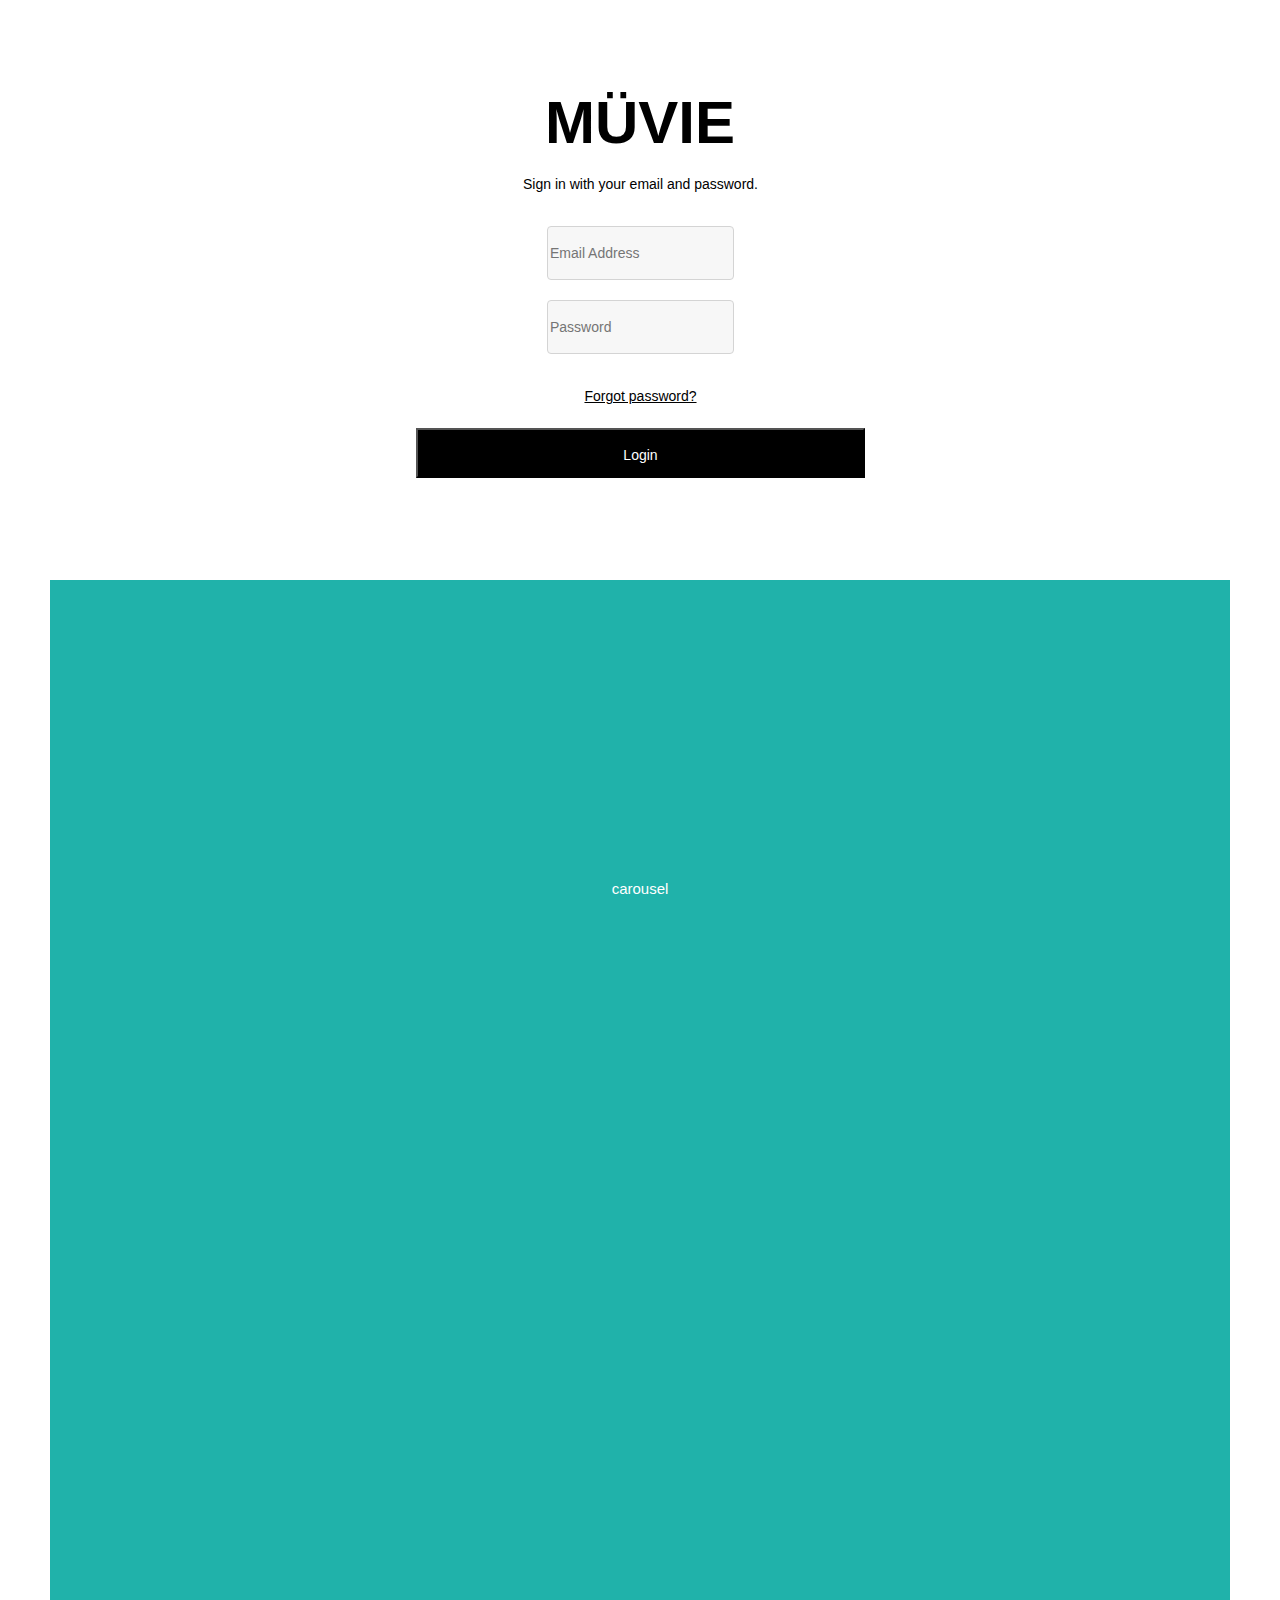
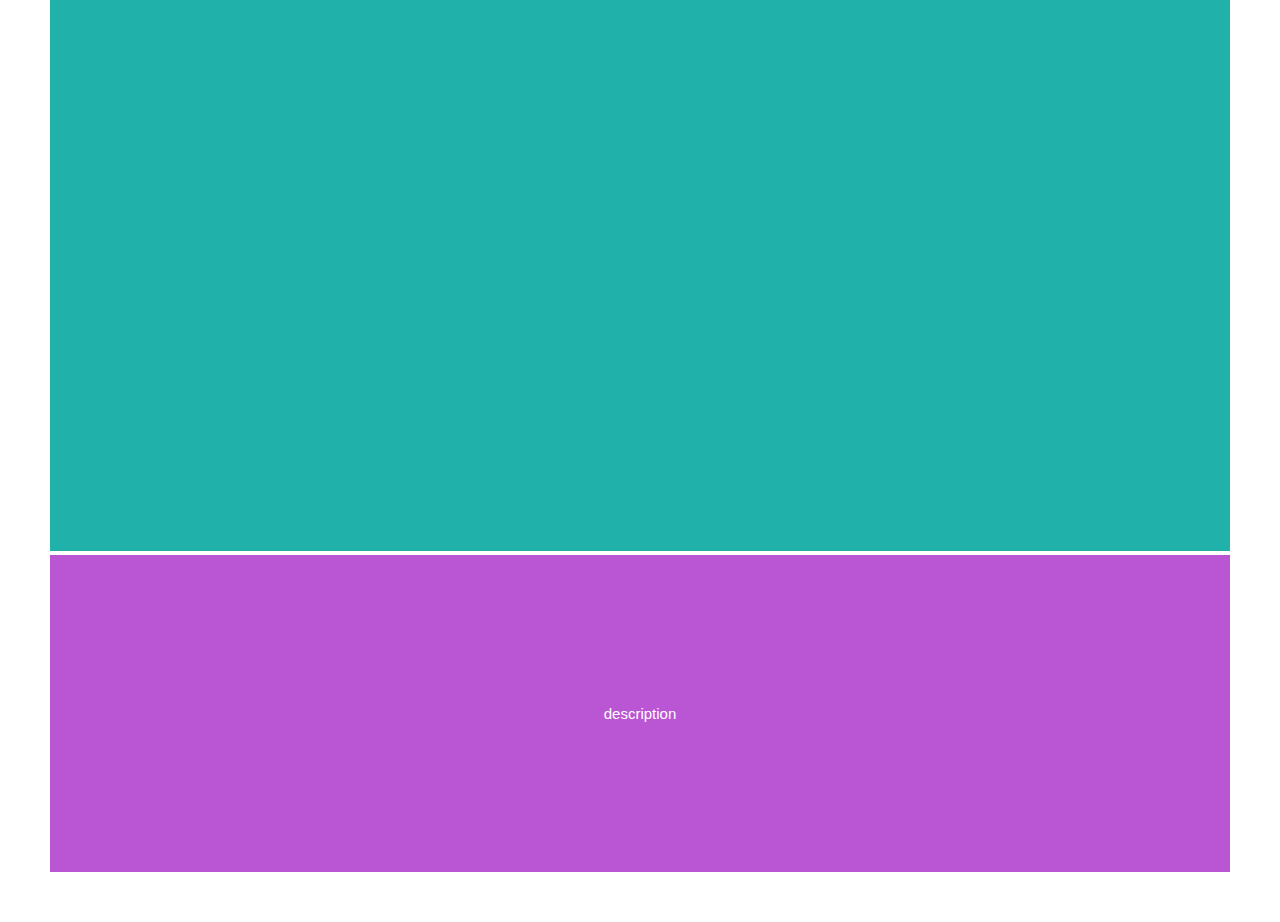
==== index.html @ a2f34324 "danny's original files" ====
<!DOCTYPE html>
<html>
  <head>
        <title>Muvie</title>

<script src="//maxcdn.bootstrapcdn.com/bootstrap/4.1.1/js/bootstrap.min.js"></script>
<script src="//cdnjs.cloudflare.com/ajax/libs/jquery/3.2.1/jquery.min.js"></script>        
<link type="text/css" rel="stylesheet" href="style.css"></head>
    
    <body>
    	<div id="grid">

            <body id="LoginForm">
<div class="container">
<h1 class="logo">MÜVIE</h1>
<div class="login-form">
<div class="main-div">
    <div class="panel">
   <p>Sign in with your email and password.</p>
   </div>
    <form id="Login">

        <div class="form-group">


            <input type="email" class="form-control" id="inputEmail" placeholder="Email Address">

        </div>

        <div class="form-group">

            <input type="password" class="form-control" id="inputPassword" placeholder="Password">

        </div>
        <div class="forgot">
        <a href="reset.html">Forgot password?</a>
</div>
        <button type="submit" class="btn btn-primary">Login</button>

    </form>
    </div>
</div></div></div>


            <div id="carousel">carousel<br>

            	<iframe width="560" height="315" src="https://www.youtube.com/embed/4CCfYi1u8Y4" frameborder="0" allow="accelerometer; autoplay; encrypted-media; gyroscope; picture-in-picture" allowfullscreen></iframe>

            	<iframe width="560" height="315" src="https://www.youtube.com/embed/ACDf9fhpuqo" frameborder="0" allow="accelerometer; autoplay; encrypted-media; gyroscope; picture-in-picture" allowfullscreen></iframe>

            	<iframe width="560" height="315" src="https://www.youtube.com/embed/gz_kxQdSEeE" frameborder="0" allow="accelerometer; autoplay; encrypted-media; gyroscope; picture-in-picture" allowfullscreen></iframe>

            </div>


            <div id="description">description</div>
        </div>
      
    </body>
</html>
---- style.css ----
body {
    color: black;
    text-align: center;
}

#LoginForm {
    color: black;
    font-family: Arial;
  font-size: 30px;
  padding: 600px;
  padding-top: 300px;
  padding-bottom: 400px;
}

#LoginForm{
    padding:40px;
}

.login-form {
    padding-bottom: 60px;
}

h1 { 
height: 20px;
 }

.form-heading { color:black; font-size:40px;}
.panel h2{ color:black; font-size:18px; margin:0 0 8px 0;}
.panel p { color:black; font-size:14px; margin-bottom:30px; line-height:24px;}
.login-form .form-control {
  background: #f7f7f7 none repeat scroll 0 0;
  border: 1px solid #d4d4d4;
  border-radius: 4px;
  font-size: 14px;
  height: 50px;
  line-height: 50px;
  margin-bottom: 20px;
}
.main-div {
  background: #ffffff none repeat scroll 0 0;
  border-radius: 2px;
  margin: 10px auto 30px;
  max-width: 38%;
  padding: 10px 70px 10px 71px;
}

.login-form{ text-align:center;}
.forgot a {
  color: black;
  font-size: 14px;
  text-decoration: underline;
}
.login-form  .btn.btn-primary {
  background: black none repeat scroll 0 0;
  border-color: 2px black;
  color: #ffffff;
  font-size: 14px;
  width: 100%;
  height: 50px;
  line-height: 50px;
  padding: 0;
}
.forgot {
  text-align: center; margin-bottom:20px;
}

.botto-text {
  color: #ffffff;
  font-size: 14px;
  margin: auto;
}
.login-form .btn.btn-primary.reset {
}
.back { text-align: left; margin-top:10px;}
.back a {color: #444444; font-size: 13px;text-decoration: none;}


#carousel {
    background-color: #20B2AA;
    color: white;
  font-size: 15px;
  padding: 200px;
  padding-top: 300px;
  padding-bottom: 300px;
  border: 2px solid white;
}

#description {
    background-color: #BA55D3;
    color: white;
 font-size: 15px;
  padding: 500px;
  padding-top: 150px;
  padding-bottom: 150px;
  border: 2px solid white;
}

@media only screen and (min-width: 
    768px) and (max-width: 1024px) {

    body {
        width: 50%;
    }
}

@media only screen and (max-width: 
    480px) {

    body {
        width: 25%;
    }
}
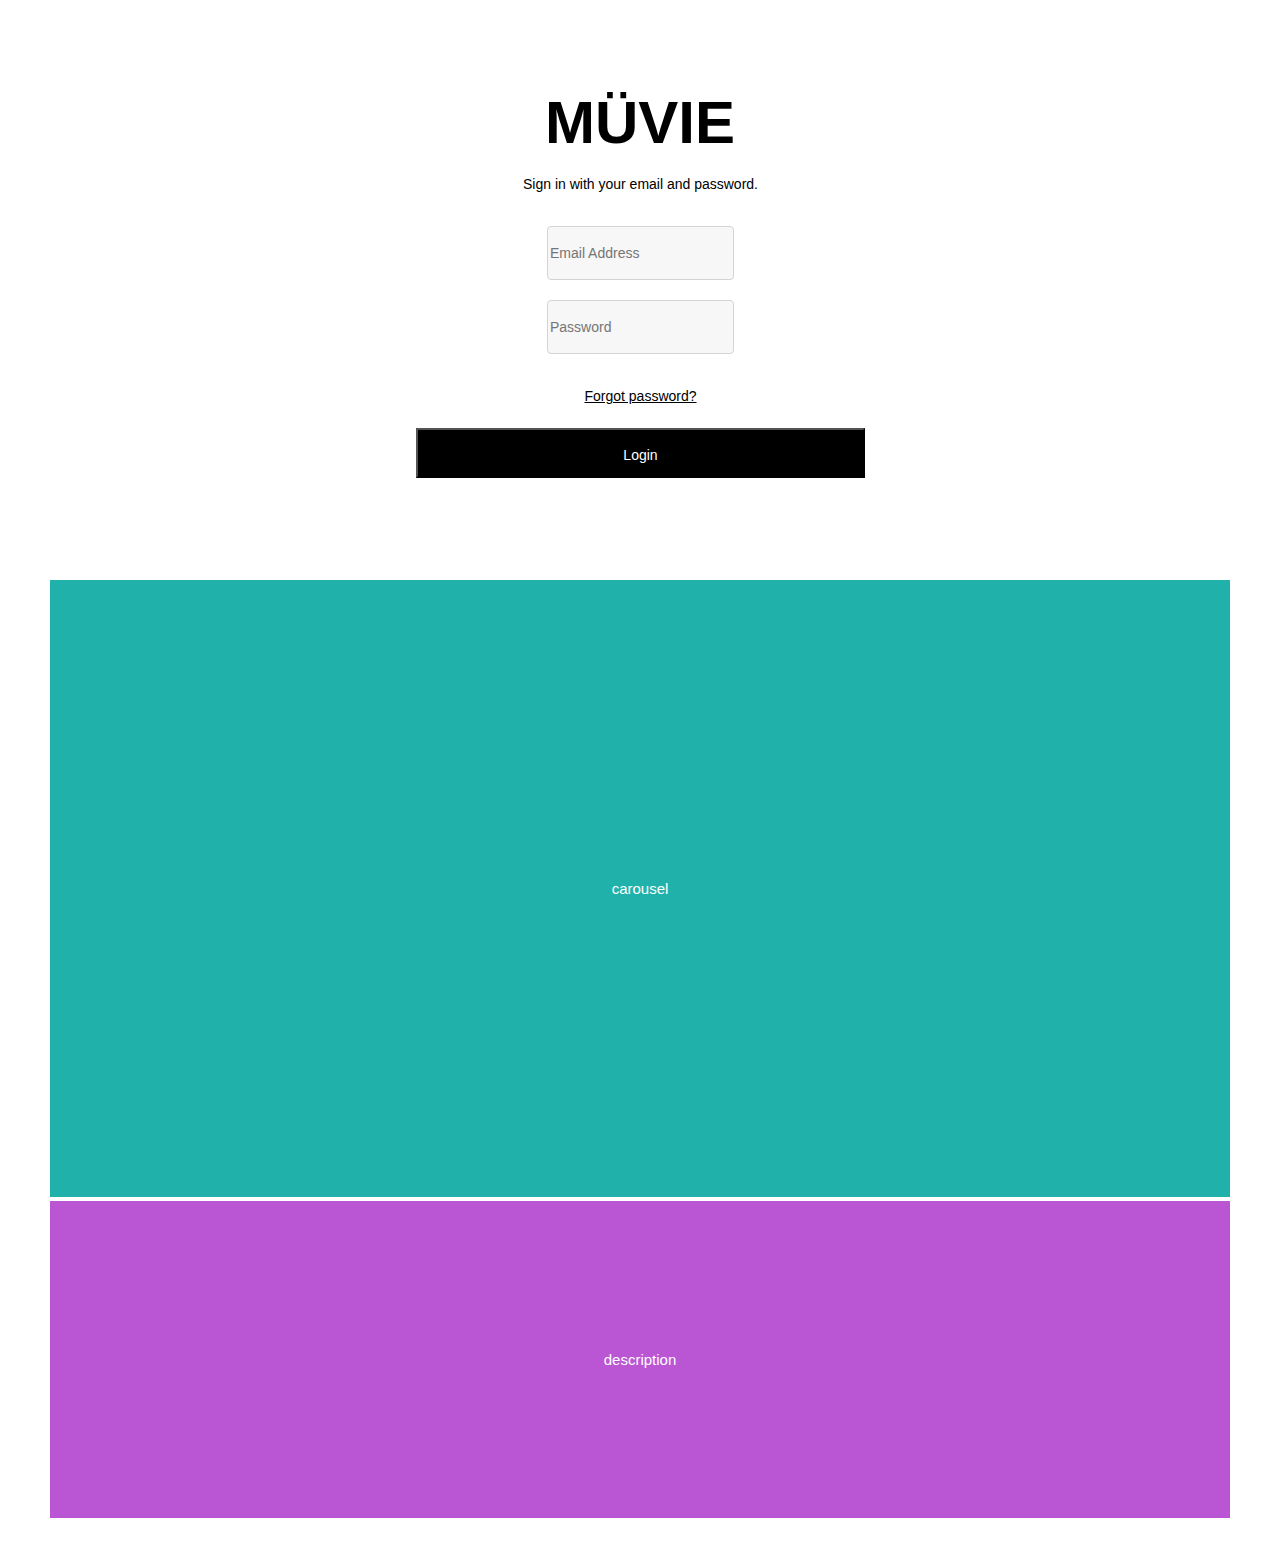
==== commit e3c2257a: "Added youtube carousel" ====
--- a/index.html
+++ b/index.html
@@ -44,11 +44,7 @@
 
             <div id="carousel">carousel<br>
 
-            	<iframe width="560" height="315" src="https://www.youtube.com/embed/4CCfYi1u8Y4" frameborder="0" allow="accelerometer; autoplay; encrypted-media; gyroscope; picture-in-picture" allowfullscreen></iframe>
-
-            	<iframe width="560" height="315" src="https://www.youtube.com/embed/ACDf9fhpuqo" frameborder="0" allow="accelerometer; autoplay; encrypted-media; gyroscope; picture-in-picture" allowfullscreen></iframe>
-
-            	<iframe width="560" height="315" src="https://www.youtube.com/embed/gz_kxQdSEeE" frameborder="0" allow="accelerometer; autoplay; encrypted-media; gyroscope; picture-in-picture" allowfullscreen></iframe>
+            	
 
             </div>
 
--- a/style.css
+++ b/style.css
@@ -8,7 +8,6 @@
     color: black;
     font-family: Arial;
   font-size: 30px;
-  padding: 600px;
   padding-top: 300px;
   padding-bottom: 400px;
 }
@@ -84,6 +83,7 @@
   padding-top: 300px;
   padding-bottom: 300px;
   border: 2px solid white;
+  align-content: horizontal;
 }
 
 #description {
@@ -111,3 +111,7 @@
         width: 25%;
     }
 }
+
+
+
+
